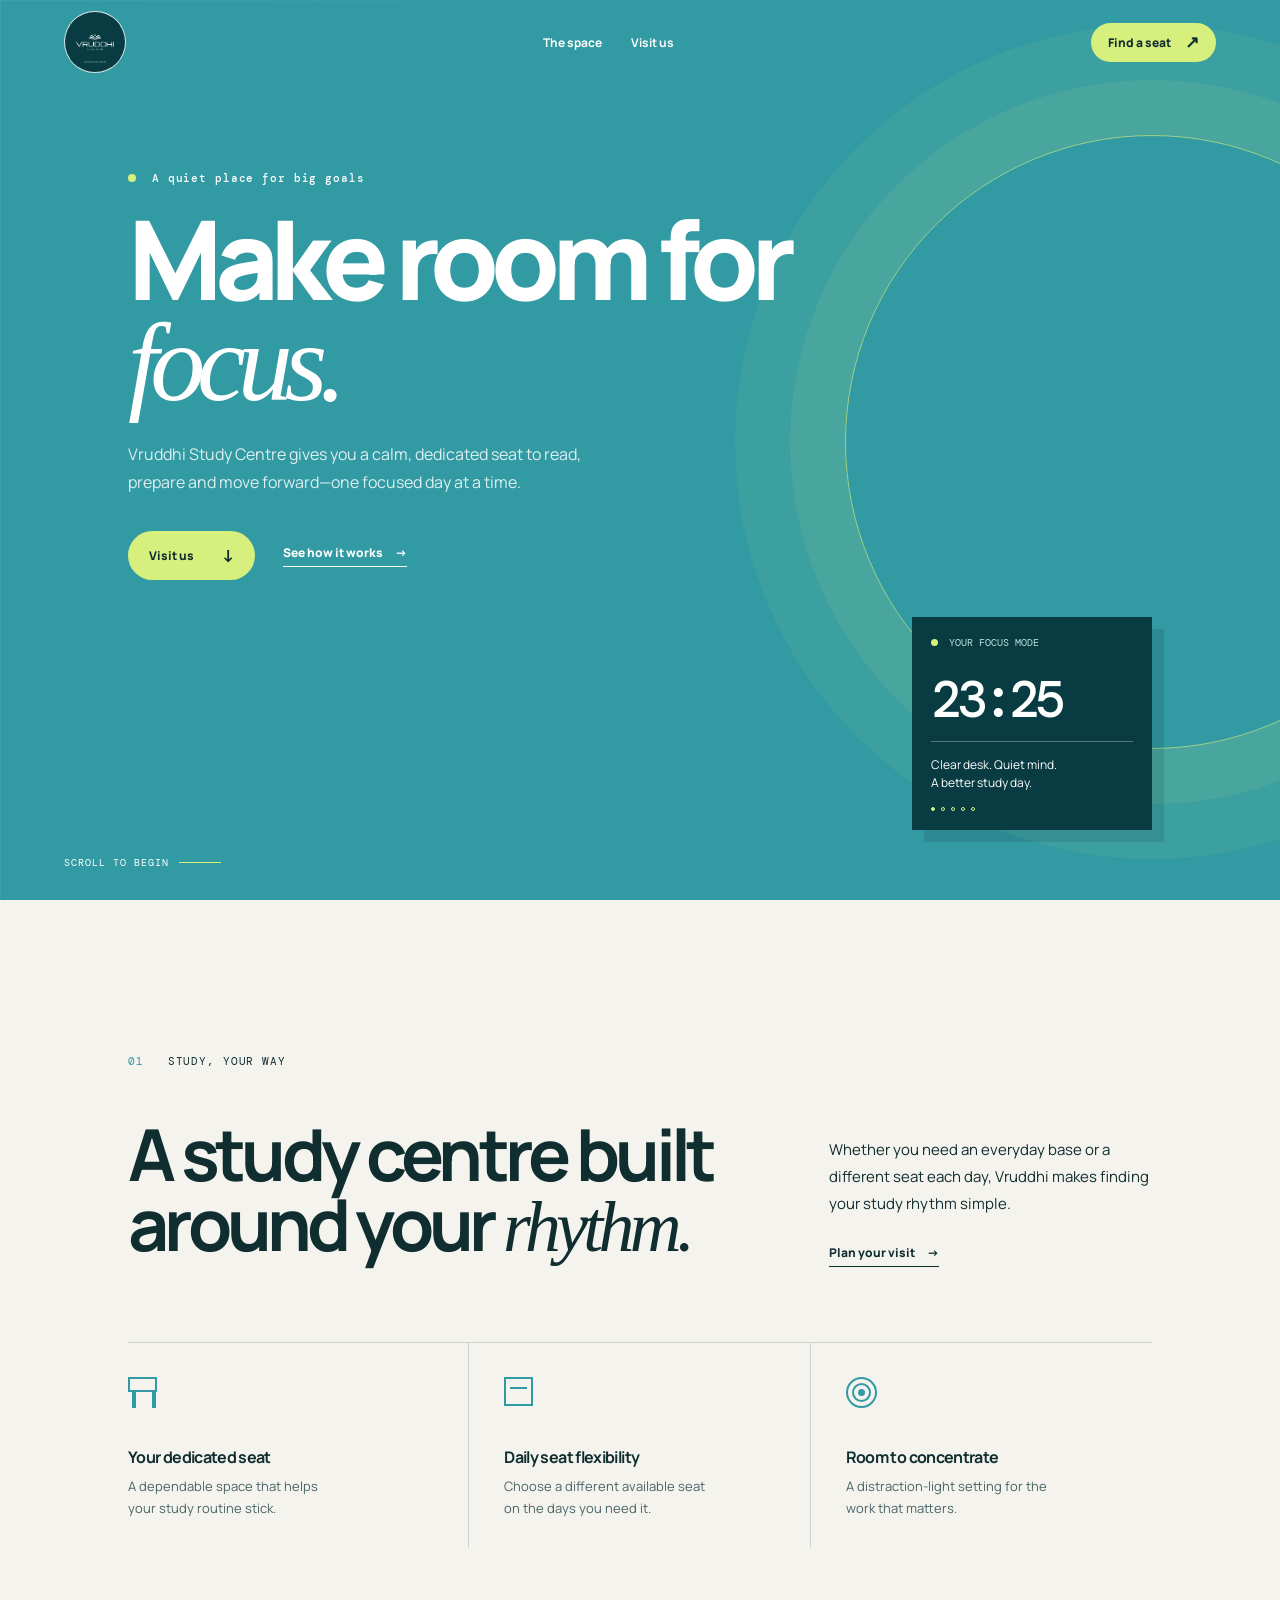
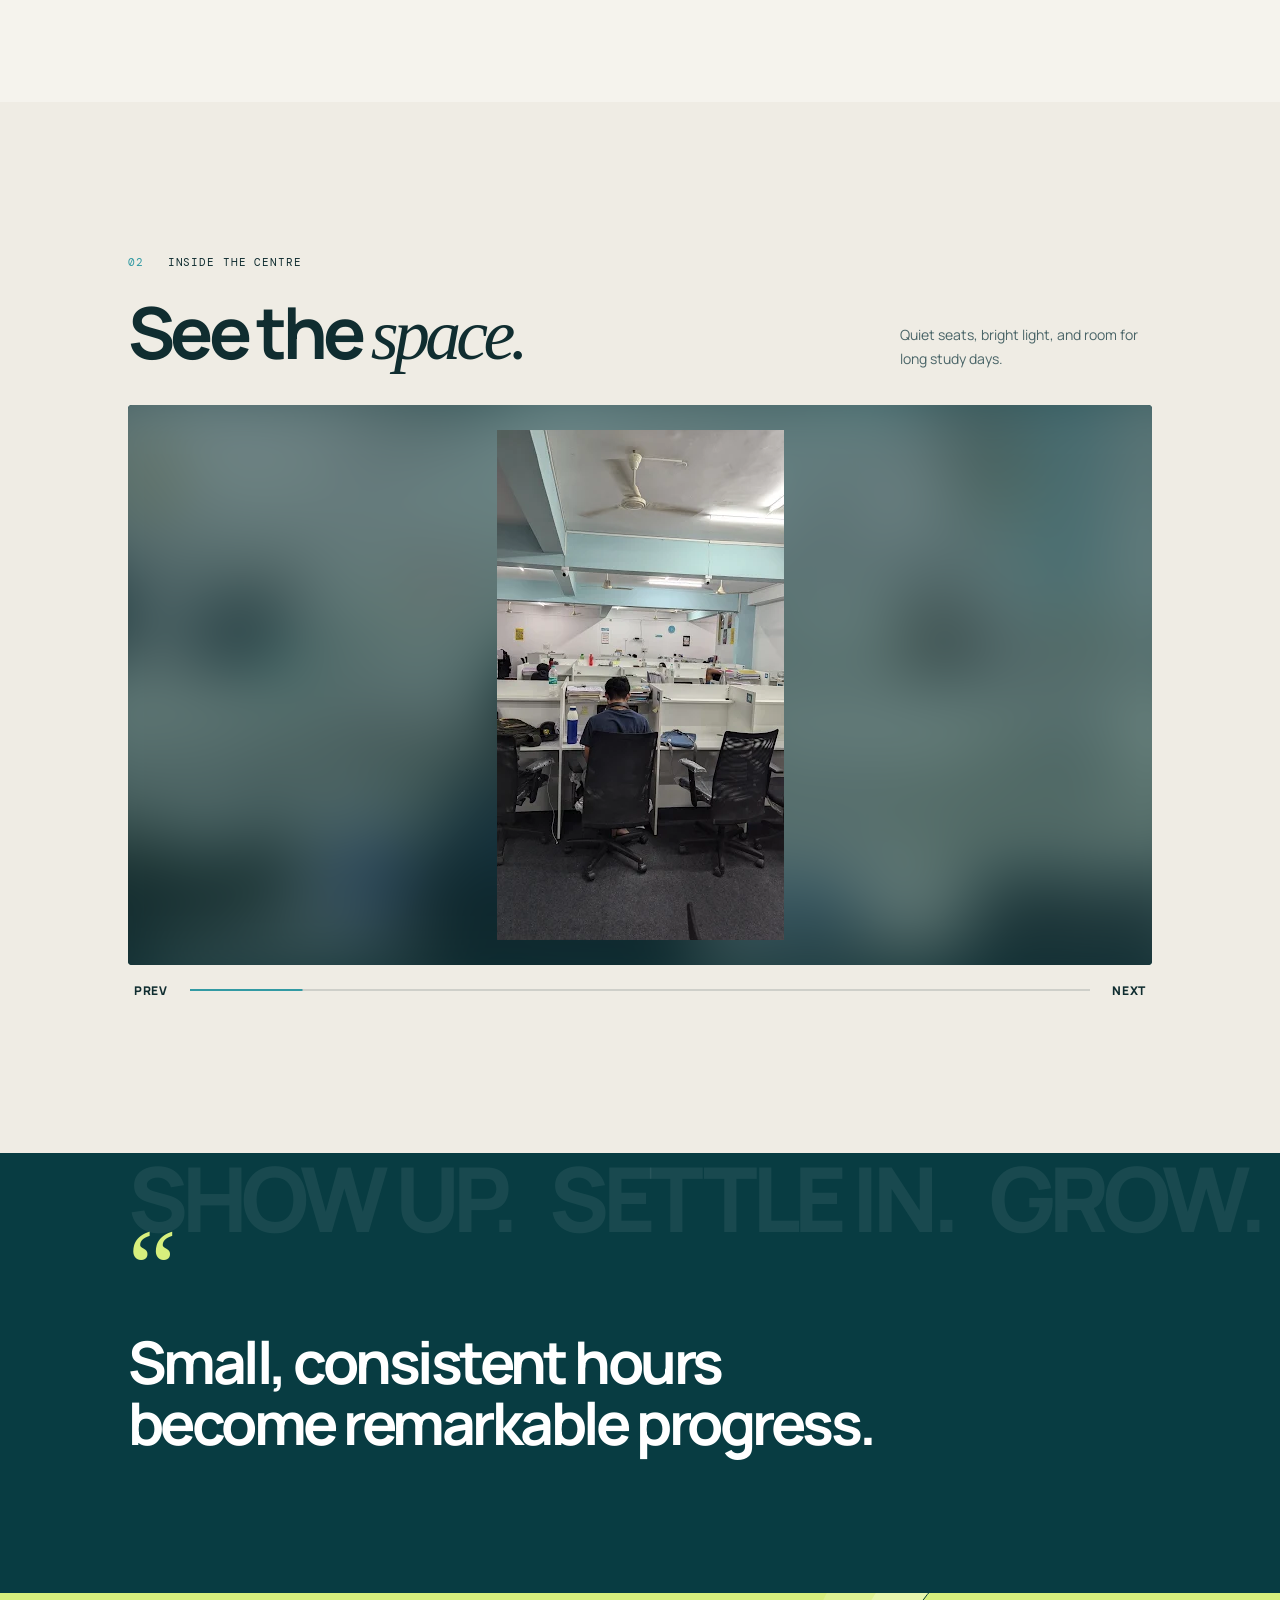
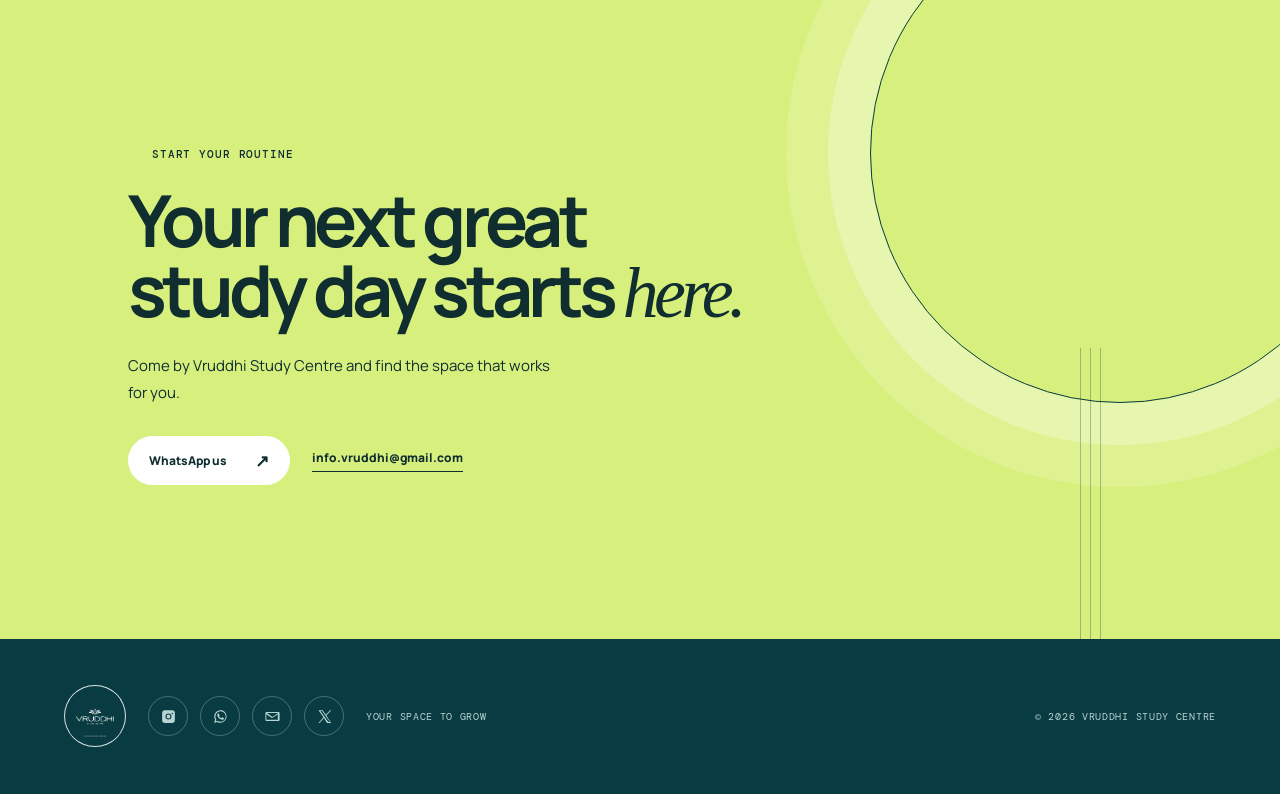
==== sites/study/index.html @ f3ea67b5 "Initial commit: Vruddhi Study Centre sites and project assets. Co-authored-by: Cursor <cursoragent@c" ====
<!doctype html>
<html lang="en">
  <head>
    <meta charset="UTF-8" />
    <meta name="viewport" content="width=device-width, initial-scale=1.0" />
    <meta name="description" content="Vruddhi Study Centre — a focused, flexible place to study." />
    <title>Vruddhi Study Centre | Focus has a home</title>
    <link rel="preconnect" href="https://fonts.googleapis.com" />
    <link rel="preconnect" href="https://fonts.gstatic.com" crossorigin />
    <link href="https://fonts.googleapis.com/css2?family=DM+Mono:wght@400;500&family=Manrope:wght@400;500;600;700;800&display=swap" rel="stylesheet" />
    <link rel="stylesheet" href="styles.css?v=3" />
  </head>
  <body>
    <div class="cursor-glow" aria-hidden="true"></div>
    <header class="site-header">
      <a class="brand logo-frame" href="#top" aria-label="Vruddhi Study Centre home">
        <img src="assets/vruddhi-logo.png" alt="Vruddhi Study Centre" />
      </a>
      <nav aria-label="Main navigation">
        <a href="#space">The space</a>
        <!-- <a href="#pricing">Pricing</a> -->
        <a href="#visit">Visit us</a>
      </nav>
      <a class="button button-small" data-phone-href>Find a seat <span>↗</span></a>
    </header>

    <main id="top">
      <section class="hero">
        <div class="hero-orb orb-one" data-parallax="0.12"></div>
        <div class="hero-orb orb-two" data-parallax="-0.08"></div>
        <div class="grid-lines" aria-hidden="true"></div>
        <div class="hero-copy reveal">
          <p class="eyebrow"><span></span> A quiet place for big goals</p>
          <h1>Make room for <em>focus.</em></h1>
          <p class="hero-intro">Vruddhi Study Centre gives you a calm, dedicated seat to read, prepare and move forward—one focused day at a time.</p>
          <div class="hero-actions">
            <!-- <a class="button" href="#pricing">Explore membership <span>↓</span></a> -->
            <a class="button" href="#visit">Visit us <span>↓</span></a>
            <a class="text-link" href="#space">See how it works <span>→</span></a>
          </div>
        </div>
        <aside class="focus-card reveal delay-2" data-parallax="-0.04">
          <div class="card-topline"><span class="pulse"></span> YOUR FOCUS MODE</div>
          <div class="clock" id="clock">09:41</div>
          <div class="card-rule"></div>
          <p>Clear desk. Quiet mind.<br />A better study day.</p>
          <div class="card-dots"><i></i><i></i><i></i><i></i><i></i></div>
        </aside>
        <div class="scroll-cue"><span>SCROLL TO BEGIN</span><b></b></div>
      </section>

      <section class="intro section-pad" id="space">
        <div class="section-label reveal"><span>01</span> STUDY, YOUR WAY</div>
        <div class="intro-grid">
          <h2 class="reveal">A study centre built around your <em>rhythm.</em></h2>
          <div class="intro-text reveal delay-1">
            <p>Whether you need an everyday base or a different seat each day, Vruddhi makes finding your study rhythm simple.</p>
            <a class="text-link" href="#visit">Plan your visit <span>→</span></a>
          </div>
        </div>
        <div class="feature-grid">
          <article class="feature reveal">
            <div class="feature-icon desk-icon"><i></i><i></i><i></i></div>
            <h3>Your dedicated seat</h3>
            <p>A dependable space that helps your study routine stick.</p>
          </article>
          <article class="feature reveal delay-1">
            <div class="feature-icon calendar-icon"><i></i><i></i></div>
            <h3>Daily seat flexibility</h3>
            <p>Choose a different available seat on the days you need it.</p>
          </article>
          <article class="feature reveal delay-2">
            <div class="feature-icon focus-icon"><i></i><i></i><i></i></div>
            <h3>Room to concentrate</h3>
            <p>A distraction-light setting for the work that matters.</p>
          </article>
        </div>
      </section>

      <section class="gallery section-pad" id="photos">
        <div class="section-label reveal"><span>02</span> INSIDE THE CENTRE</div>
        <div class="gallery-head reveal">
          <h2>See the <em>space.</em></h2>
          <p>Quiet seats, bright light, and room for long study days.</p>
        </div>
        <div class="carousel reveal" data-carousel>
          <div class="carousel-viewport">
            <div class="carousel-track" data-carousel-track>
              <figure class="slide" data-slide><img src="assets/space-01.webp" alt="Student focused at a dedicated desk" /></figure>
              <figure class="slide" data-slide><img src="assets/space-02.webp" alt="Rows of numbered study seats" /></figure>
              <figure class="slide" data-slide><img src="assets/space-03.webp" alt="Bright ventilated study bay" /></figure>
              <figure class="slide" data-slide><img src="assets/space-04.webp" alt="Main aisle through the study hall" /></figure>
              <figure class="slide" data-slide><img src="assets/space-05.webp" alt="Desk set up for deep study" /></figure>
              <figure class="slide" data-slide><img src="assets/space-06.webp" alt="Open study hall with focus wall" /></figure>
              <figure class="slide" data-slide><img src="assets/space-07.webp" alt="Evening light across the hall" /></figure>
              <figure class="slide" data-slide><img src="assets/space-08.webp" alt="Numbered seats by the window" /></figure>
            </div>
          </div>
          <div class="carousel-bar">
            <button type="button" data-carousel-prev aria-label="Previous">Prev</button>
            <div class="carousel-progress"><i data-carousel-meter></i></div>
            <button type="button" data-carousel-next aria-label="Next">Next</button>
          </div>
        </div>
      </section>

      <section class="statement">
        <div class="statement-marquee" aria-hidden="true">SHOW UP. &nbsp; SETTLE IN. &nbsp; GROW. &nbsp; SHOW UP. &nbsp; SETTLE IN. &nbsp; GROW. &nbsp;</div>
        <div class="statement-inner reveal">
          <span class="quote-mark">“</span>
          <p>Small, consistent hours<br />become remarkable progress.</p>
        </div>
      </section>

      <!--
      <section class="pricing section-pad" id="pricing">
        <div class="section-label reveal"><span>03</span> SIMPLE PRICING</div>
        <div class="pricing-intro reveal">
          <h2>One seat.<br /><em>More momentum.</em></h2>
          <p>Clear plans for a day, a fortnight, or a month—and long-term options if you want to settle in.</p>
        </div>
        <div class="price-grid">
          <article class="price-card reveal">
            <div class="price-card-head"><span>PASS</span><span>01 / 04</span></div>
            <h3>1 Day</h3>
            <div class="price"><span>₹</span>120</div>
            <ul>
              <li><b>✓</b> One focused study day</li>
              <li><b>✓</b> Quiet seat access</li>
              <li><b>✓</b> Bright, ventilated space</li>
            </ul>
            <a data-whatsapp-href class="button button-dark">Book a day <span>↗</span></a>
          </article>
          <article class="price-card reveal delay-1">
            <div class="price-card-head"><span>PASS</span><span>02 / 04</span></div>
            <h3>15 Days</h3>
            <div class="price"><span>₹</span>1,500</div>
            <ul>
              <li><b>✓</b> Fortnight of study days</li>
              <li><b>✓</b> Flexible seating</li>
              <li><b>✓</b> Routine-friendly access</li>
            </ul>
            <a data-whatsapp-href class="button button-dark">Ask availability <span>↗</span></a>
          </article>
          <article class="price-card reveal delay-2">
            <div class="price-card-head"><span>MEMBERSHIP</span><span>03 / 04</span></div>
            <h3>1 Month</h3>
            <div class="price"><span>₹</span>2,000 <small>/ month</small></div>
            <div class="deposit"><span>+</span> ₹500 refundable deposit</div>
            <ul>
              <li><b>✓</b> A dedicated study seat</li>
              <li><b>✓</b> Flexible daily seating</li>
              <li><b>✓</b> Focused study environment</li>
            </ul>
            <a data-whatsapp-href class="button button-dark">Ask availability <span>↗</span></a>
          </article>
          <article class="price-card price-card-alt reveal">
            <div class="price-card-head"><span>CUSTOM</span><span>04 / 04</span></div>
            <h3>Fully Flexible</h3>
            <div class="price price-contact">Contact</div>
            <p class="price-note">For extended stays and settled routines—talk to us and we’ll shape the plan.</p>
            <ul>
              <li><b>✓</b> Personalized duration</li>
              <li><b>✓</b> Priority seat conversation</li>
              <li><b>✓</b> Direct support</li>
            </ul>
            <a data-whatsapp-href class="button button-dark">Ask about long-term <span>↗</span></a>
          </article>
        </div>
      </section>
      -->

      <section class="visit" id="visit">
        <div class="visit-orb" data-parallax="0.08"></div>
        <div class="visit-content reveal">
          <p class="eyebrow"><span></span> START YOUR ROUTINE</p>
          <h2>Your next great<br />study day starts <em>here.</em></h2>
          <p>Come by Vruddhi Study Centre and find the space that works for you.</p>
          <div class="visit-contacts">
            <a class="button button-light" data-whatsapp-href>WhatsApp us <span>↗</span></a>
            <a class="text-link" data-email-href data-email></a>
          </div>
        </div>
        <div class="visit-lines" aria-hidden="true"><i></i><i></i><i></i></div>
      </section>
    </main>

    <footer>
      <span class="logo-frame"><img src="assets/vruddhi-logo.png" alt="Vruddhi Study Centre" /></span>
      <nav class="social" aria-label="Social">
        <a href="https://www.instagram.com/_vruddhi.studycentre_/" target="_blank" rel="noopener noreferrer" aria-label="Instagram">
          <svg viewBox="0 0 24 24" aria-hidden="true"><path d="M7 3h10a4 4 0 0 1 4 4v10a4 4 0 0 1-4 4H7a4 4 0 0 1-4-4V7a4 4 0 0 1 4-4zm5 4.8A4.2 4.2 0 1 0 16.2 12 4.2 4.2 0 0 0 12 7.8zm0 6.9A2.7 2.7 0 1 1 14.7 12 2.7 2.7 0 0 1 12 14.7zm5.35-7.95a1 1 0 1 0 1 1 1 1 0 0 0-1-1z"/></svg>
        </a>
        <a data-whatsapp-href aria-label="WhatsApp">
          <svg viewBox="0 0 24 24" aria-hidden="true"><path d="M12.04 3A8.96 8.96 0 0 0 3.1 11.94a8.9 8.9 0 0 0 1.3 4.66L3 21l4.54-1.36a9 9 0 0 0 4.5 1.2h0a8.96 8.96 0 0 0 0-17.9zm0 1.64a7.32 7.32 0 0 1 0 14.64h0a7.4 7.4 0 0 1-3.76-1.04l-.27-.16-2.7.81.82-2.63-.18-.28a7.3 7.3 0 0 1-1.12-3.9 7.32 7.32 0 0 1 7.21-7.44zm4.2 9.3c-.23-.12-1.36-.67-1.57-.75s-.36-.12-.52.12-.6.75-.73.9-.27.17-.5.06a6 6 0 0 1-1.76-1.08 6.6 6.6 0 0 1-1.22-1.52c-.13-.23 0-.35.1-.46s.23-.27.34-.4.15-.23.23-.38.04-.29-.02-.4-.52-1.25-.71-1.71c-.19-.45-.38-.39-.52-.4h-.45a.86.86 0 0 0-.62.29 2.6 2.6 0 0 0-.81 1.93 4.5 4.5 0 0 0 .94 2.4 10.3 10.3 0 0 0 3.94 3.5 13.4 13.4 0 0 0 1.32.49 3.2 3.2 0 0 0 1.46.09 2.4 2.4 0 0 0 1.58-1.11 2 2 0 0 0 .14-1.11c-.06-.1-.21-.16-.44-.28z"/></svg>
        </a>
        <a data-email-href aria-label="Email">
          <svg viewBox="0 0 24 24" aria-hidden="true"><path d="M3.5 5.5h17a1.5 1.5 0 0 1 1.5 1.5v10a1.5 1.5 0 0 1-1.5 1.5h-17A1.5 1.5 0 0 1 2 17V7a1.5 1.5 0 0 1 1.5-1.5zm.7 1.6 7.3 5.1a.9.9 0 0 0 1 0l7.3-5.1H4.2zm15.3 1.7-6.7 4.7a2.4 2.4 0 0 1-2.8 0L3.3 8.8V16.5h16.2z"/></svg>
        </a>
        <a href="https://x.com/vruddhi" target="_blank" rel="noopener noreferrer" aria-label="X">
          <svg viewBox="0 0 24 24" aria-hidden="true"><path d="M14.7 10.5 21.4 3h-1.6l-5.8 6.5L9.4 3H3.5l7 9.9L3.5 21h1.6l6.1-6.9L15.5 21h5.9l-6.7-10.5zm-2.2 2.4-.7-1-5.6-7.8h2.4l4.5 6.4.7 1 5.9 8.2h-2.4l-4.8-6.8z"/></svg>
        </a>
      </nav>
      <p>YOUR SPACE TO GROW</p>
      <p>© <span id="year"></span> VRUDDHI STUDY CENTRE</p>
    </footer>
    <script src="script.js"></script>
  </body>
</html>
---- sites/study/styles.css ----
:root{--teal:#329aa3;--deep:#083c42;--ink:#102d30;--paper:#f5f3ed;--lime:#d7ef7d;--line:rgba(16,45,48,.16)}*{box-sizing:border-box}html{scroll-behavior:smooth}body{margin:0;background:var(--paper);color:var(--ink);font-family:Manrope,Arial,sans-serif}.site-header{height:84px;display:flex;align-items:center;justify-content:space-between;padding:0 clamp(22px,5vw,76px);position:absolute;z-index:5;width:100%;color:white}.brand img,footer img{width:145px;height:46px;object-fit:cover;object-position:center;border-radius:2px}.site-header nav{display:flex;gap:29px}.site-header a{color:inherit;text-decoration:none;font-size:12px;font-weight:700}.button{display:inline-flex;align-items:center;gap:28px;background:var(--lime);color:var(--ink)!important;border-radius:100px;padding:16px 21px;text-decoration:none;font-size:12px!important;font-weight:800!important;transition:transform .25s,background .25s}.button:hover{transform:translateY(-3px);background:white}.button span{font-size:17px;line-height:10px}.button-small{padding:11px 17px;gap:14px}.hero{min-height:740px;height:100vh;max-height:900px;background:var(--teal);color:#fff;position:relative;overflow:hidden;padding:clamp(140px,19vh,190px) clamp(22px,10vw,154px)}.grid-lines{position:absolute;inset:0;opacity:.25;background-image:linear-gradient(rgba(255,255,255,.21) 1px,transparent 1px),linear-gradient(90deg,rgba(255,255,255,.21) 1px,transparent 1px);background-size:calc(100% / 5) 100%,100% calc(100% / 4);mask-image:linear-gradient(90deg,black,transparent 70%)}.hero-orb{position:absolute;border:1px solid rgba(215,239,125,.65);border-radius:50%;width:clamp(330px,48vw,680px);aspect-ratio:1}.orb-one{right:-14%;top:15%;box-shadow:0 0 0 55px rgba(215,239,125,.08),0 0 0 110px rgba(215,239,125,.06)}.orb-two{right:25%;bottom:-47%;width:350px}.hero-copy{position:relative;z-index:1;max-width:710px}.eyebrow{font-family:'DM Mono',monospace;font-size:11px;letter-spacing:.08em;font-weight:500}.eyebrow span{display:inline-block;width:8px;height:8px;background:var(--lime);border-radius:50%;margin-right:8px}h1,h2,h3,p{margin-top:0}h1{font-size:clamp(56px,8.6vw,128px);line-height:.91;letter-spacing:-.075em;margin:23px 0 28px;font-weight:800}h1 em,h2 em{font-family:Georgia,serif;font-weight:400}.hero-intro{max-width:460px;font-size:16px;line-height:1.7;color:rgba(255,255,255,.84)}.hero-actions{display:flex;align-items:center;gap:28px;margin-top:35px}.text-link{font-size:12px;font-weight:800;color:inherit;text-decoration:none;border-bottom:1px solid currentColor;padding:0 0 5px}.text-link span{margin-left:10px}.focus-card{position:absolute;right:clamp(25px,10vw,154px);bottom:70px;width:240px;background:var(--deep);padding:19px;color:white;z-index:1;box-shadow:12px 12px 0 rgba(0,0,0,.1)}.card-topline{font:10px 'DM Mono',monospace;color:#bce1de}.pulse{display:inline-block;width:7px;height:7px;margin-right:5px;background:var(--lime);border-radius:50%;animation:pulse 1.8s infinite}.clock{font:500 51px/1 'DM Mono',monospace;letter-spacing:-.1em;margin:25px 0 16px}.card-rule{height:1px;background:rgba(255,255,255,.3)}.focus-card p{font-size:12px;line-height:1.55;margin:14px 0}.card-dots{display:flex;gap:6px}.card-dots i{height:4px;width:4px;border:1px solid var(--lime);border-radius:50%}.card-dots i:first-child{background:var(--lime)}.scroll-cue{position:absolute;left:clamp(22px,5vw,76px);bottom:31px;font:10px 'DM Mono',monospace;letter-spacing:.1em;display:flex;gap:10px;align-items:center}.scroll-cue b{height:1px;width:42px;background:var(--lime)}.section-pad{padding:clamp(85px,12vw,160px) clamp(22px,10vw,154px)}.section-label{font:11px 'DM Mono',monospace;letter-spacing:.08em}.section-label span{color:var(--teal);margin-right:16px}.intro-grid{display:grid;grid-template-columns:1.3fr .7fr;gap:10%;align-items:end;margin:51px 0 80px}h2{font-size:clamp(43px,5.6vw,84px);line-height:.98;letter-spacing:-.065em;margin-bottom:0}.intro-text{max-width:370px}.intro-text p,.pricing-copy p{font-size:15px;line-height:1.8;margin-bottom:23px}.feature-grid{display:grid;grid-template-columns:repeat(3,1fr);border-top:1px solid var(--line)}.feature{padding:34px 35px 0 0;min-height:205px;border-right:1px solid var(--line)}.feature:not(:first-child){padding-left:35px}.feature:last-child{border:0}.feature-icon{height:35px;margin-bottom:34px;position:relative;color:var(--teal)}.feature h3{font-size:16px;letter-spacing:-.04em;margin-bottom:8px}.feature p{font-size:13px;line-height:1.65;max-width:210px;color:#496467}.desk-icon i{position:absolute;border:2px solid currentColor}.desk-icon i:first-child{width:29px;height:15px;top:0}.desk-icon i:nth-child(2){width:2px;height:16px;top:15px;left:4px}.desk-icon i:last-child{width:2px;height:16px;top:15px;left:24px}.calendar-icon i:first-child{display:block;width:29px;height:29px;border:2px solid currentColor}.calendar-icon i:last-child{position:absolute;width:17px;height:2px;background:currentColor;top:10px;left:6px}.focus-icon i{position:absolute;border:2px solid currentColor;border-radius:50%}.focus-icon i:first-child{height:31px;width:31px}.focus-icon i:nth-child(2){height:19px;width:19px;top:6px;left:6px}.focus-icon i:last-child{height:7px;width:7px;top:12px;left:12px;background:currentColor}.statement{background:var(--deep);color:white;position:relative;overflow:hidden;min-height:440px;padding:88px clamp(22px,10vw,154px)}.statement-marquee{font-size:clamp(44px,7vw,106px);font-weight:800;letter-spacing:-.07em;white-space:nowrap;position:absolute;top:-17px;color:rgba(255,255,255,.07);animation:marquee 20s linear infinite}.statement-inner{position:relative;max-width:900px}.quote-mark{font:110px Georgia,serif;color:var(--lime);line-height:.5}.statement p{font-size:clamp(32px,4.6vw,67px);line-height:1.03;letter-spacing:-.06em;font-weight:700;margin:22px 0 0}.pricing{background:#e5e9dd}.pricing-layout{display:grid;grid-template-columns:1fr 1fr;gap:11%;align-items:center;margin-top:52px}.pricing-copy p{max-width:335px;margin-top:27px}.price-card{background:var(--teal);padding:25px 30px 31px;color:white;box-shadow:15px 15px 0 rgba(8,60,66,.12)}.price-card-head{display:flex;justify-content:space-between;font:10px 'DM Mono',monospace;letter-spacing:.08em;padding-bottom:22px;border-bottom:1px solid rgba(255,255,255,.35)}.price-card h3{font-size:21px;margin:24px 0 3px}.price{font-size:clamp(50px,5vw,77px);line-height:1;letter-spacing:-.08em;font-weight:800}.price>span{font-size:.48em;vertical-align:top;letter-spacing:0}.price small{font-size:12px;letter-spacing:0;font-weight:600}.deposit{margin:17px 0 22px;font-size:12px;color:#d9f1ed}.deposit span{color:var(--lime);font-size:17px;margin-right:5px}.price-card ul{list-style:none;padding:19px 0;margin:0 0 25px;border-top:1px solid rgba(255,255,255,.35)}.price-card li{font-size:12px;margin:12px 0}.price-card li b{color:var(--lime);margin-right:8px}.button-dark{background:var(--deep);color:#fff!important;width:100%;justify-content:space-between}.button-dark:hover{background:#0d4b52}.visit{padding:clamp(88px,12vw,160px) clamp(22px,10vw,154px);background:var(--lime);position:relative;overflow:hidden}.visit-content{position:relative;z-index:1;max-width:720px}.visit h2{margin:24px 0}.visit-content>p:not(.eyebrow){font-size:15px;line-height:1.8;max-width:430px;margin-bottom:30px}.button-light{background:white}.visit-orb{position:absolute;width:500px;aspect-ratio:1;border-radius:50%;border:1px solid var(--deep);right:-90px;top:-90px;box-shadow:0 0 0 42px rgba(255,255,255,.25),0 0 0 84px rgba(255,255,255,.16)}.visit-lines{position:absolute;right:14%;bottom:0;display:flex;gap:9px;height:45%}.visit-lines i{display:block;width:1px;background:var(--deep);opacity:.3}footer{background:var(--deep);color:#b8d4d2;min-height:155px;padding:34px clamp(22px,5vw,76px);display:flex;align-items:end;gap:25px}footer img{width:115px;height:37px}footer p{font:10px 'DM Mono',monospace;letter-spacing:.07em;margin:0}footer p:last-child{margin-left:auto}.reveal{opacity:0;transform:translateY(28px);transition:opacity .75s ease,transform .75s cubic-bezier(.2,.7,.2,1)}.reveal.visible{opacity:1;transform:none}.delay-1{transition-delay:.13s}.delay-2{transition-delay:.25s}@keyframes pulse{50%{box-shadow:0 0 0 5px rgba(215,239,125,0)}}@keyframes marquee{to{transform:translateX(-36%)}}@media(max-width:700px){.site-header nav{display:none}.site-header{height:72px}.hero{min-height:680px;padding-top:150px}.focus-card{right:22px;bottom:62px;width:205px}.intro-grid,.pricing-layout{grid-template-columns:1fr;gap:30px}.feature-grid{grid-template-columns:1fr}.feature,.feature:not(:first-child){border-right:0;border-bottom:1px solid var(--line);padding:27px 0;min-height:0}.feature:last-child{border-bottom:0}.feature-icon{margin-bottom:20px}.statement{min-height:340px}footer{align-items:flex-start;flex-direction:column;gap:15px}footer p:last-child{margin-left:0}.hero-actions{gap:17px}.orb-one{right:-45%;top:23%}}

.logo-frame{display:grid;place-items:center;width:62px;height:62px;border-radius:50%;overflow:hidden;flex:none;border:1.5px solid rgba(255,255,255,.85);background:#093c42}.logo-frame img{width:82%;height:82%;object-fit:contain;border-radius:0;background:transparent}
.gallery{background:#efece4}
.gallery-head{display:flex;justify-content:space-between;gap:28px;align-items:end;margin:28px 0 34px}
.gallery-head h2{max-width:10ch}
.gallery-head p{max-width:28ch;margin:0;font-size:14px;line-height:1.7;color:#496467}
.carousel-viewport{overflow:hidden;background:var(--deep);border-radius:4px}
.carousel-track{display:flex;transition:transform .7s cubic-bezier(.2,.7,.2,1);will-change:transform}
.slide{flex:0 0 100%;margin:0;position:relative;height:min(68vh,560px);min-height:320px;display:grid;place-items:center;overflow:hidden;background:var(--deep)}
.slide-fill{position:absolute;inset:0;width:100%;height:100%;object-fit:cover;filter:blur(32px) saturate(1.05);transform:scale(1.14);opacity:.5;pointer-events:none}
.slide-photo{position:relative;z-index:1;max-width:100%;max-height:100%;width:auto;height:auto;object-fit:contain;display:block}
.carousel-bar{display:grid;grid-template-columns:auto 1fr auto;gap:16px;align-items:center;margin-top:16px}
.carousel-bar button{border:0;background:transparent;font:inherit;font-size:12px;font-weight:800;letter-spacing:.06em;text-transform:uppercase;cursor:pointer;color:var(--ink)}
.carousel-progress{height:2px;background:rgba(16,45,48,.15)}
.carousel-progress i{display:block;height:100%;width:100%;background:var(--teal);transform:scaleX(.125);transform-origin:left center;transition:transform .7s cubic-bezier(.2,.7,.2,1)}
.pricing-intro{max-width:640px;margin-bottom:42px}
.pricing-intro p{margin-top:18px;max-width:42ch}
.price-grid{display:grid;grid-template-columns:repeat(4,1fr);gap:18px}
.price-grid .price-card{box-shadow:10px 10px 0 rgba(8,60,66,.1)}
.price-grid .price{font-size:clamp(36px,3.2vw,52px)}
.price-card-alt{background:var(--deep)}
.price-contact{font-size:clamp(32px,3vw,44px)!important;letter-spacing:-.04em}
.price-note{font-size:13px;line-height:1.6;color:#d9f1ed;margin:0 0 12px;max-width:28ch}
.visit-contacts{display:flex;flex-wrap:wrap;align-items:center;gap:22px}
.social{display:flex;align-items:center;gap:12px}
.social a{display:grid;place-items:center;width:40px;height:40px;border:1px solid rgba(184,212,210,.35);border-radius:50%;color:#b8d4d2;text-decoration:none;transition:color .2s,border-color .2s,background .2s}
.social a:hover{color:var(--lime);border-color:var(--lime);background:rgba(215,239,125,.08)}
.social svg{width:17px;height:17px;fill:currentColor}
footer{flex-wrap:wrap;align-items:center;gap:22px}
@media(max-width:1100px){.price-grid{grid-template-columns:1fr 1fr}}
@media(max-width:700px){.price-grid,.gallery-head{grid-template-columns:1fr;flex-direction:column;align-items:flex-start}.slide{height:min(62vh,420px);min-height:280px}.logo-frame{width:52px;height:52px}.social{order:2}footer p:last-child{margin-left:0}}

.price-grid .price-card{display:flex;flex-direction:column;height:100%;min-height:100%}
.price-grid .price-card .button-dark{margin-top:auto}
.price-grid .price-card ul{flex:1}
.price-grid .deposit,.price-grid .price-note{min-height:2.6em}
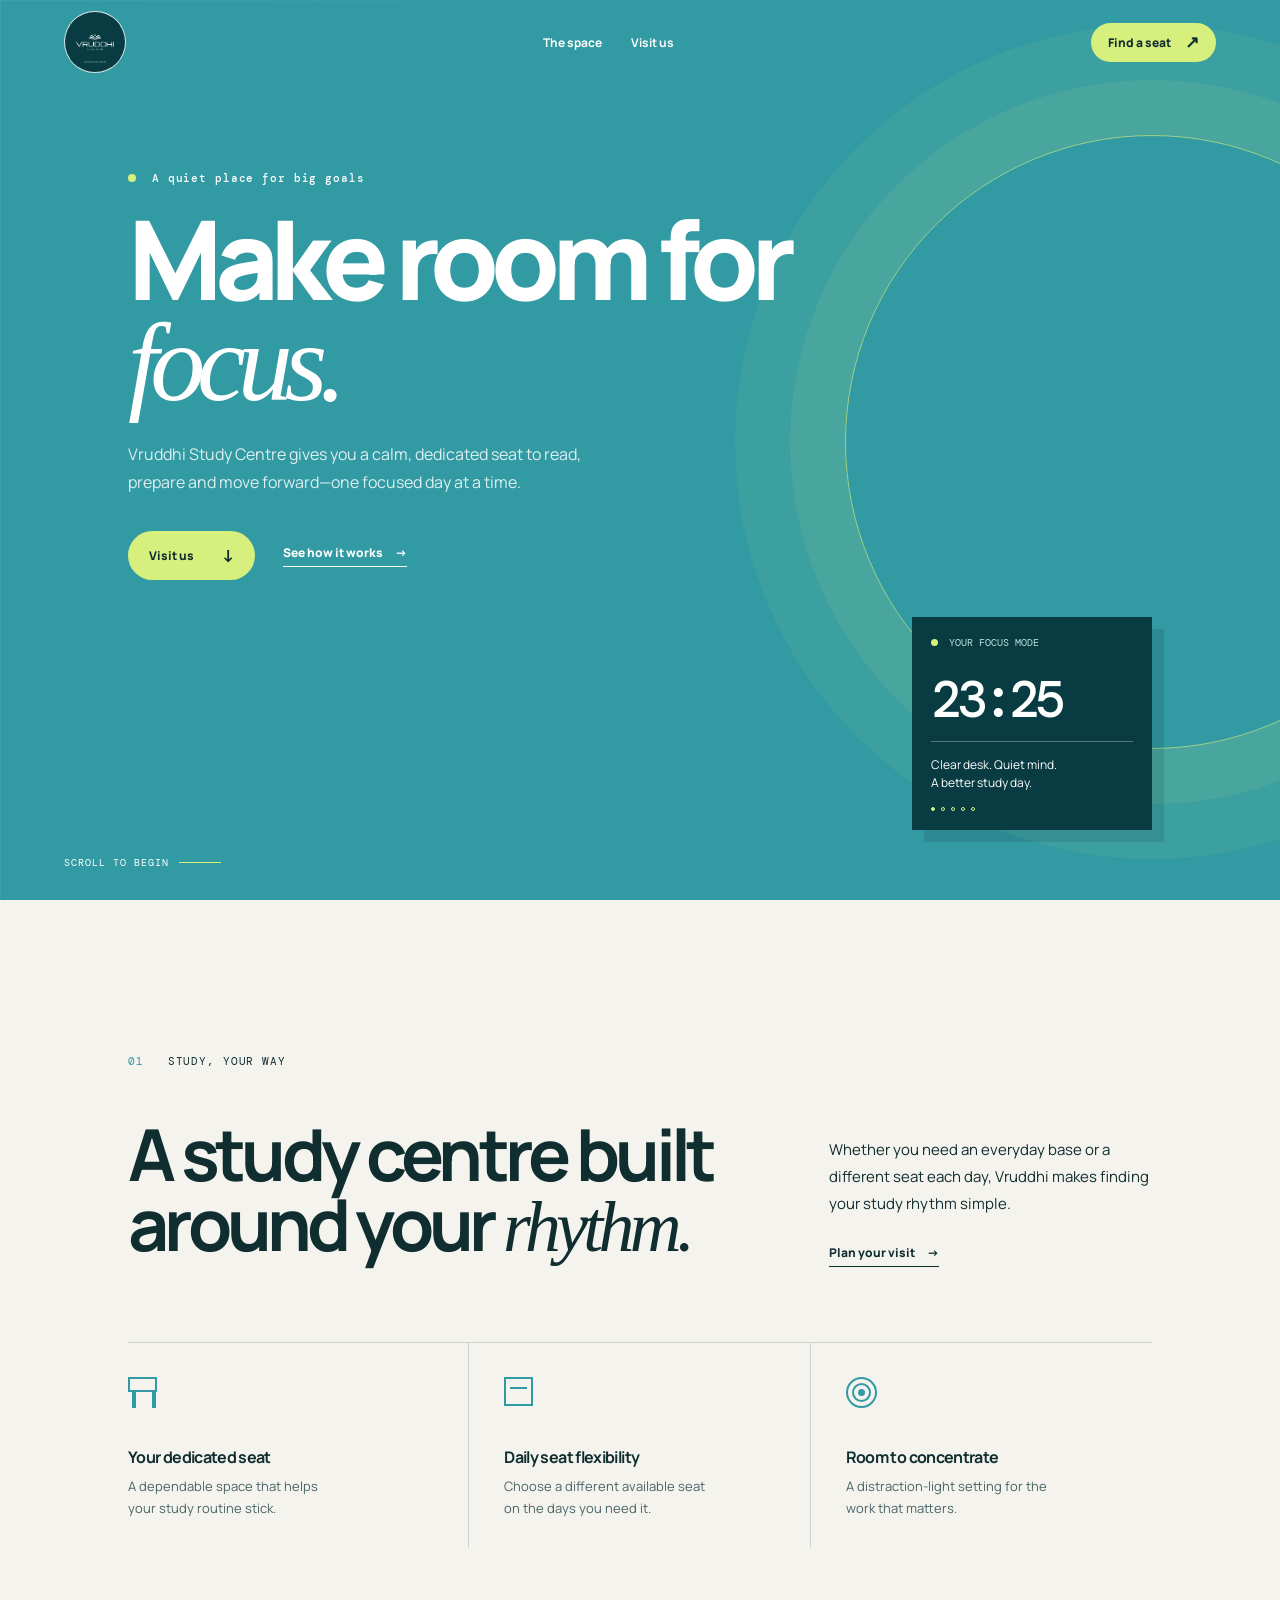
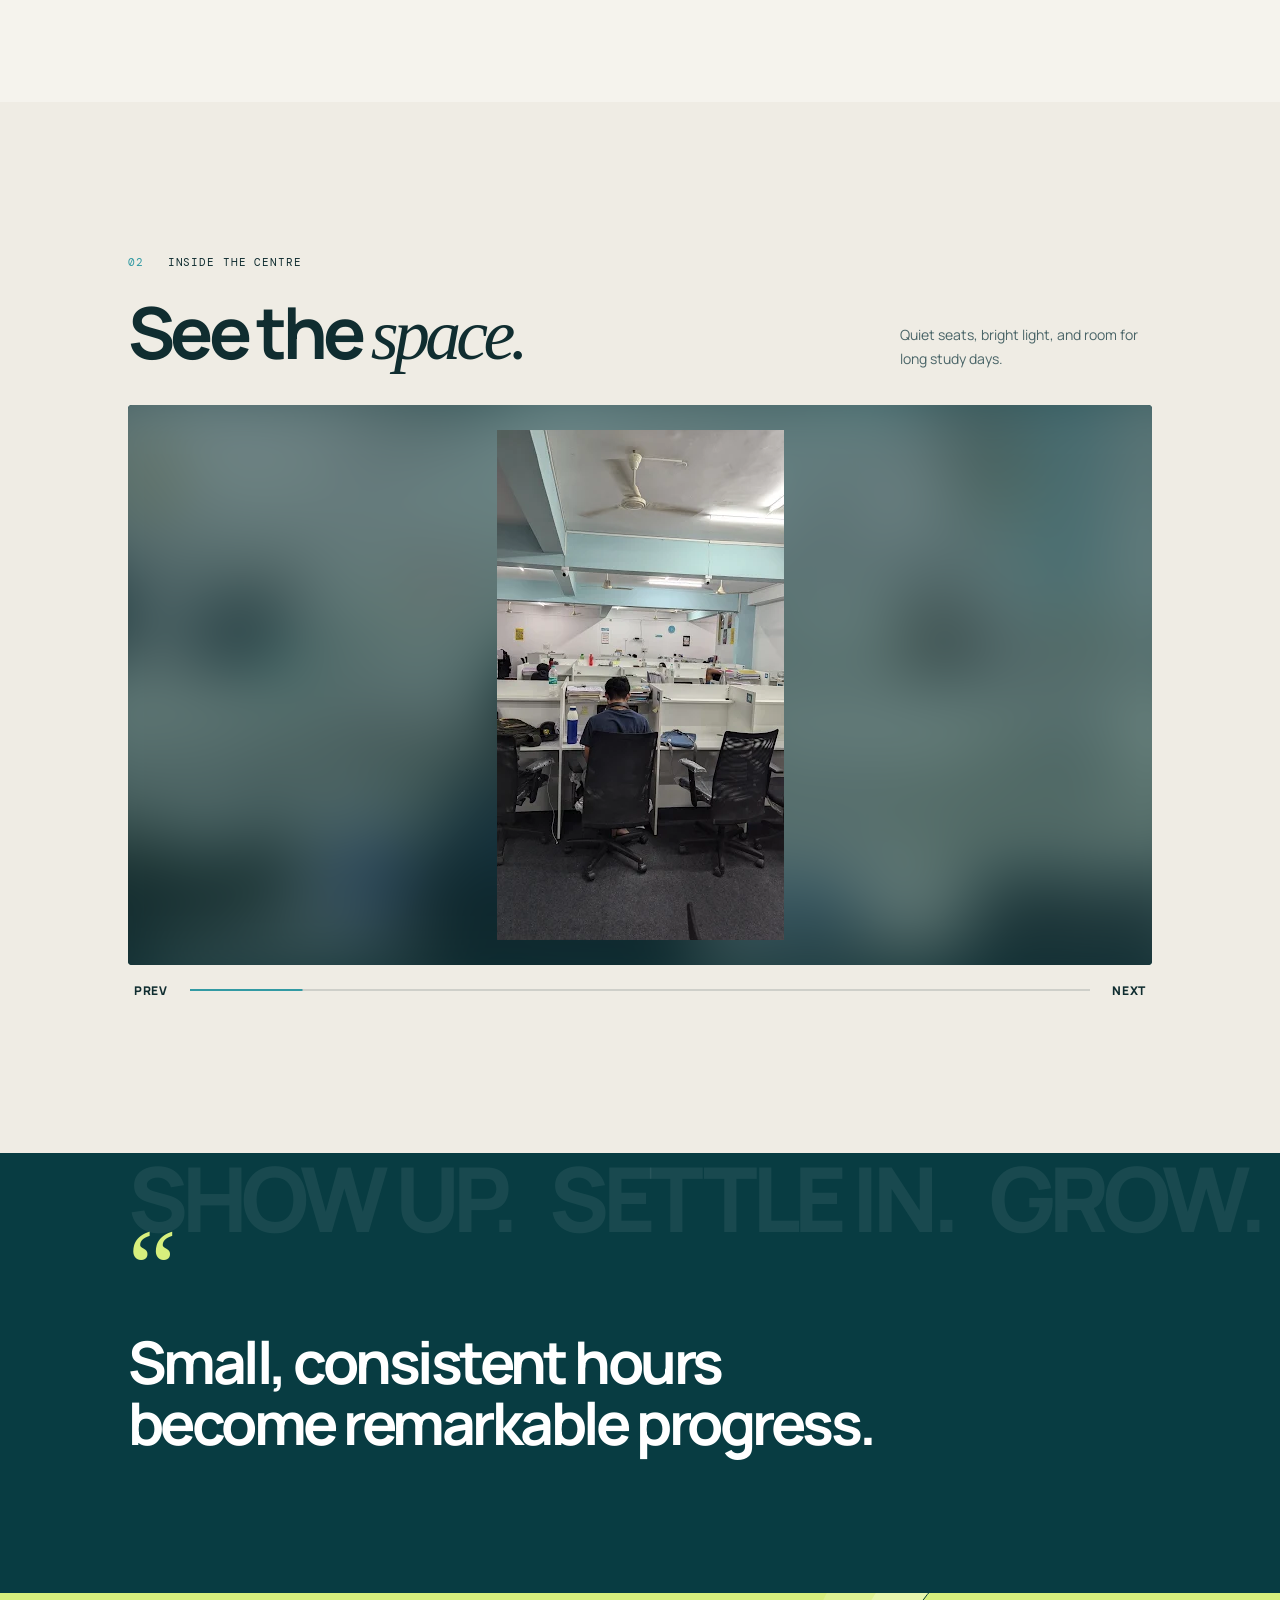
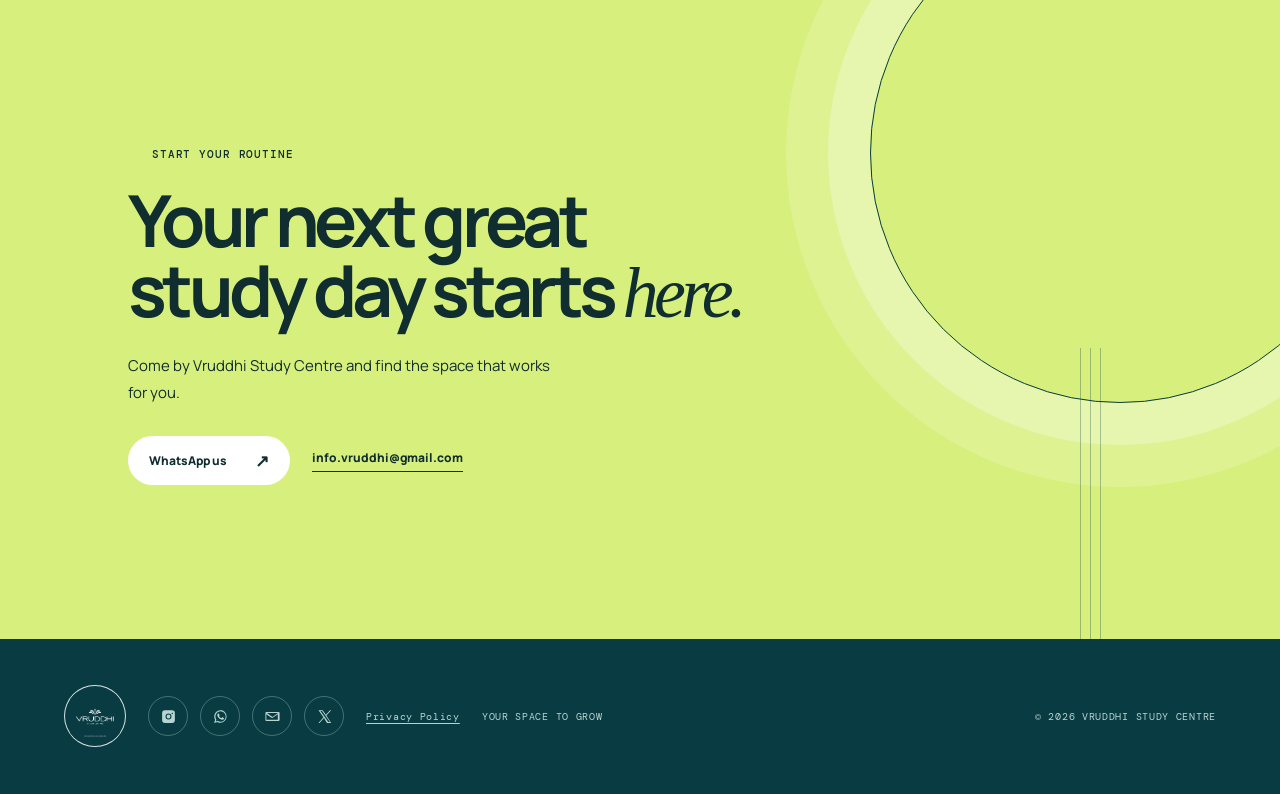
==== commit a687ac8d: "Add Privacy Policy pages for apex and study sites. Co-authored-by: Cursor <cursoragent@cursor.com>" ====
--- a/sites/study/index.html
+++ b/sites/study/index.html
@@ -201,6 +201,7 @@
           <svg viewBox="0 0 24 24" aria-hidden="true"><path d="M14.7 10.5 21.4 3h-1.6l-5.8 6.5L9.4 3H3.5l7 9.9L3.5 21h1.6l6.1-6.9L15.5 21h5.9l-6.7-10.5zm-2.2 2.4-.7-1-5.6-7.8h2.4l4.5 6.4.7 1 5.9 8.2h-2.4l-4.8-6.8z"/></svg>
         </a>
       </nav>
+      <a class="footer-legal" href="privacy.html">Privacy Policy</a>
       <p>YOUR SPACE TO GROW</p>
       <p>© <span id="year"></span> VRUDDHI STUDY CENTRE</p>
     </footer>
--- a/sites/study/styles.css
+++ b/sites/study/styles.css
@@ -35,3 +35,15 @@
 .price-grid .price-card .button-dark{margin-top:auto}
 .price-grid .price-card ul{flex:1}
 .price-grid .deposit,.price-grid .price-note{min-height:2.6em}
+
+.legal-header{position:relative;color:var(--ink);background:var(--paper);border-bottom:1px solid var(--line)}
+.legal-header .logo-frame{border-color:rgba(16,45,48,.2)}
+.legal{width:min(720px,calc(100% - 44px));margin:0 auto;padding:48px 0 88px}
+.legal h1{font-size:clamp(42px,7vw,72px);line-height:.95;letter-spacing:-.07em;margin:18px 0 12px;font-weight:800}
+.legal-updated{margin:0 0 36px;font:11px 'DM Mono',monospace;letter-spacing:.06em;color:#496467}
+.legal-body section{margin-bottom:28px}
+.legal-body h2{font-size:18px;letter-spacing:-.03em;margin:0 0 10px}
+.legal-body p,.legal-body li{margin:0 0 12px;font-size:15px;line-height:1.75;color:#496467}
+.legal-body ul{margin:0;padding-left:1.2em}
+.footer-legal{font:10px 'DM Mono',monospace;letter-spacing:.07em;color:#b8d4d2;text-decoration:underline;text-underline-offset:3px}
+.footer-legal:hover{color:var(--lime)}
